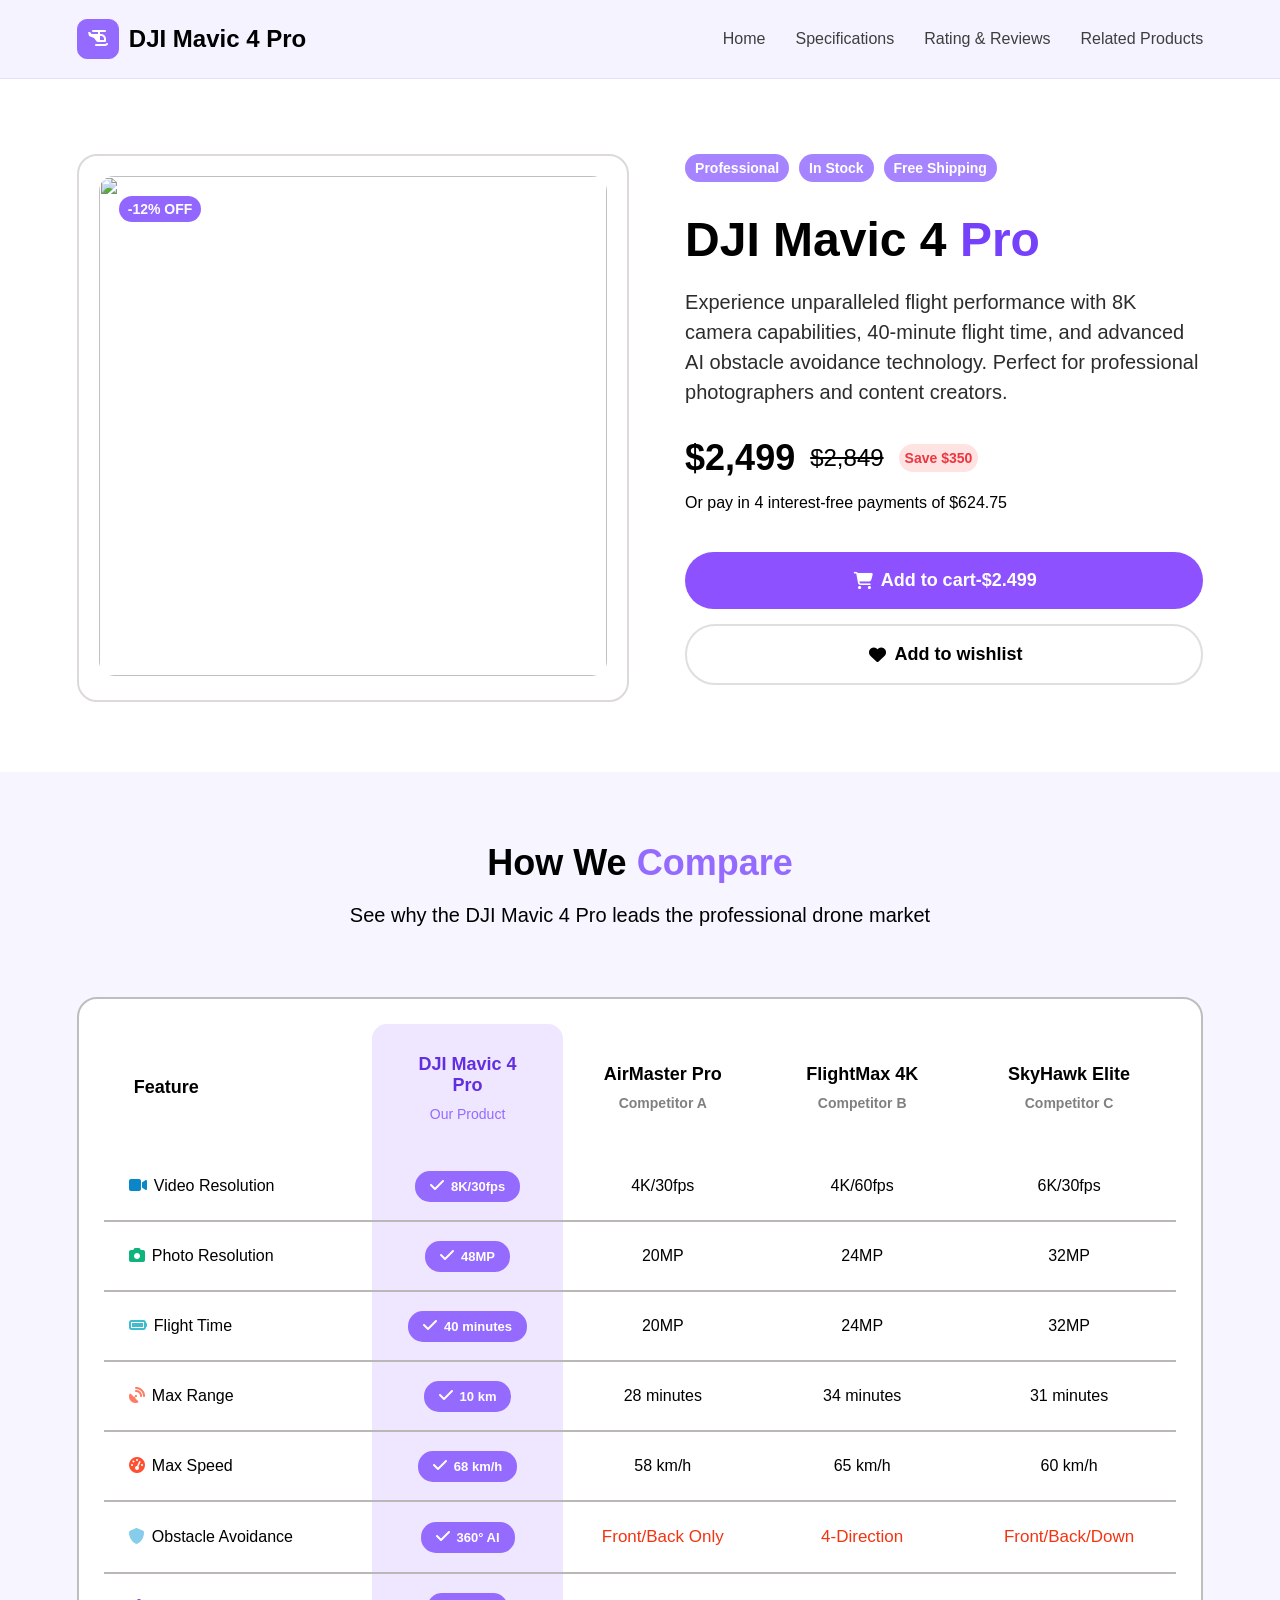
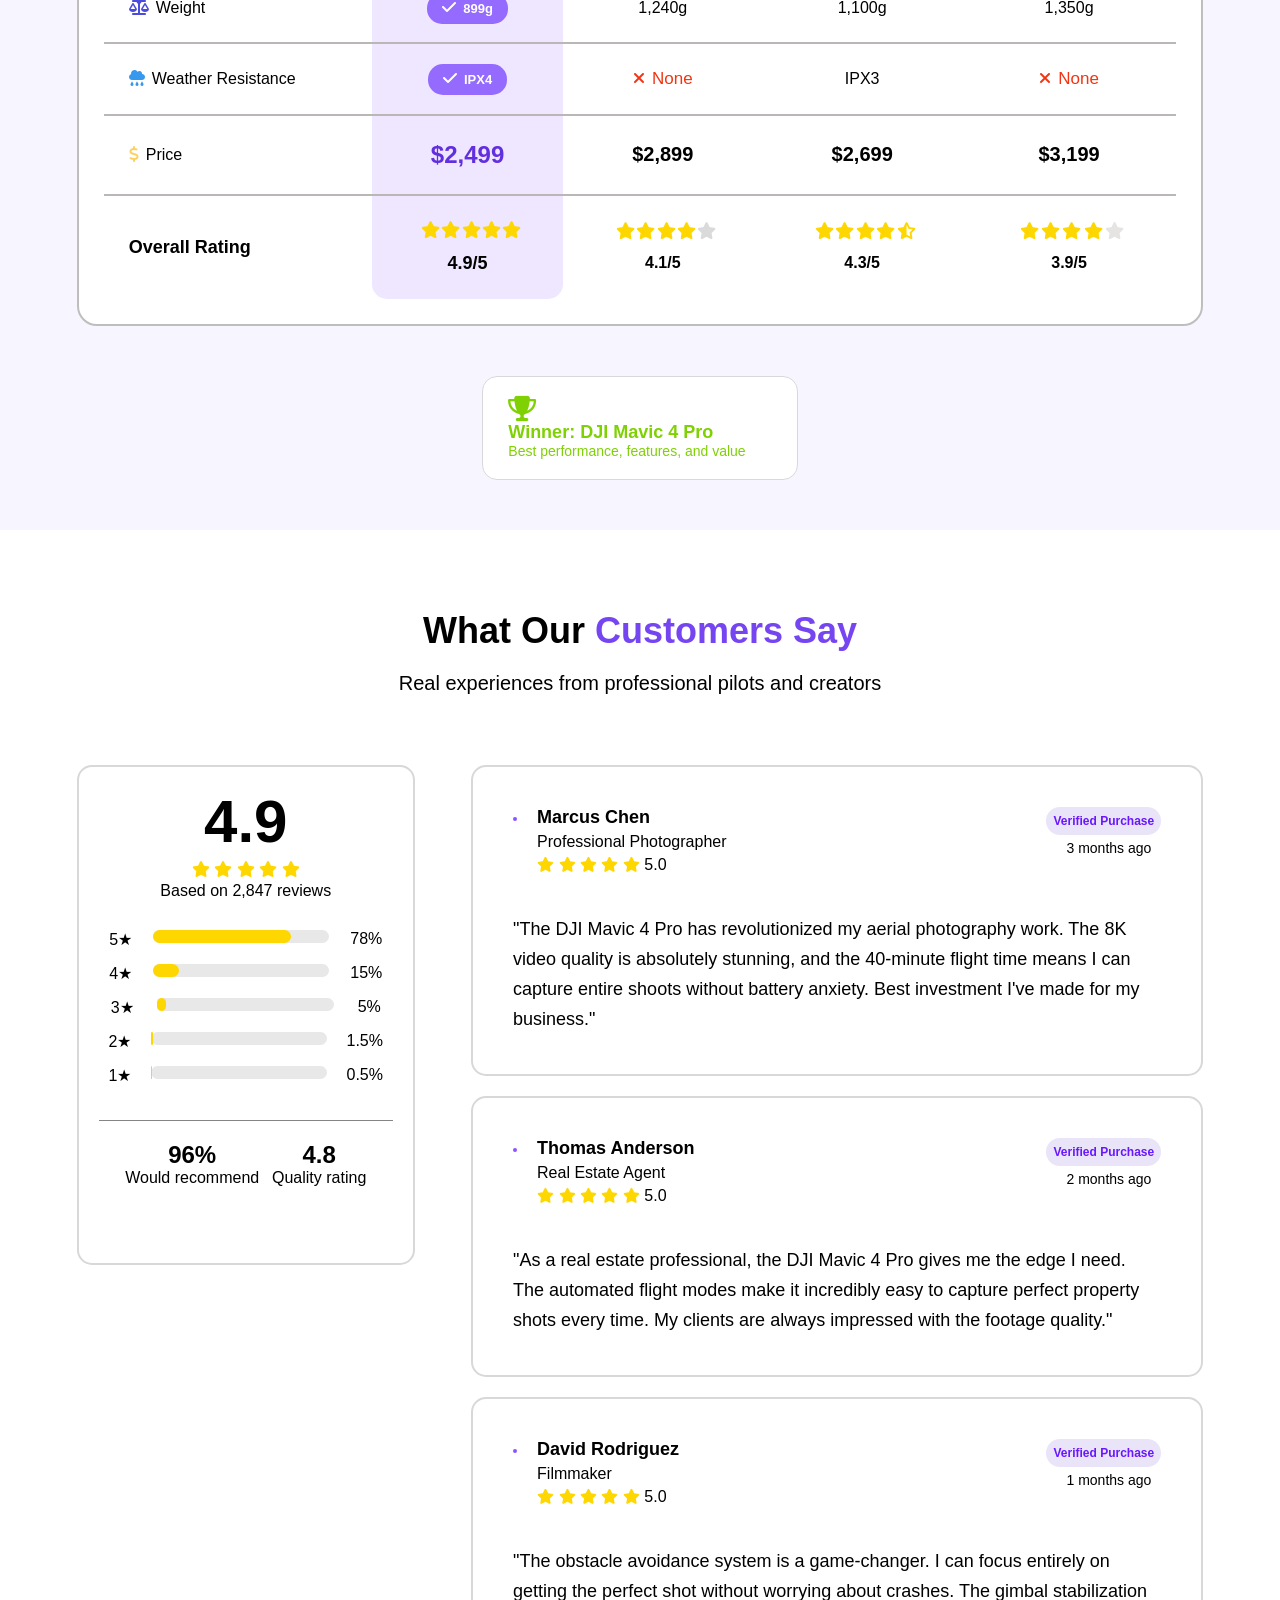
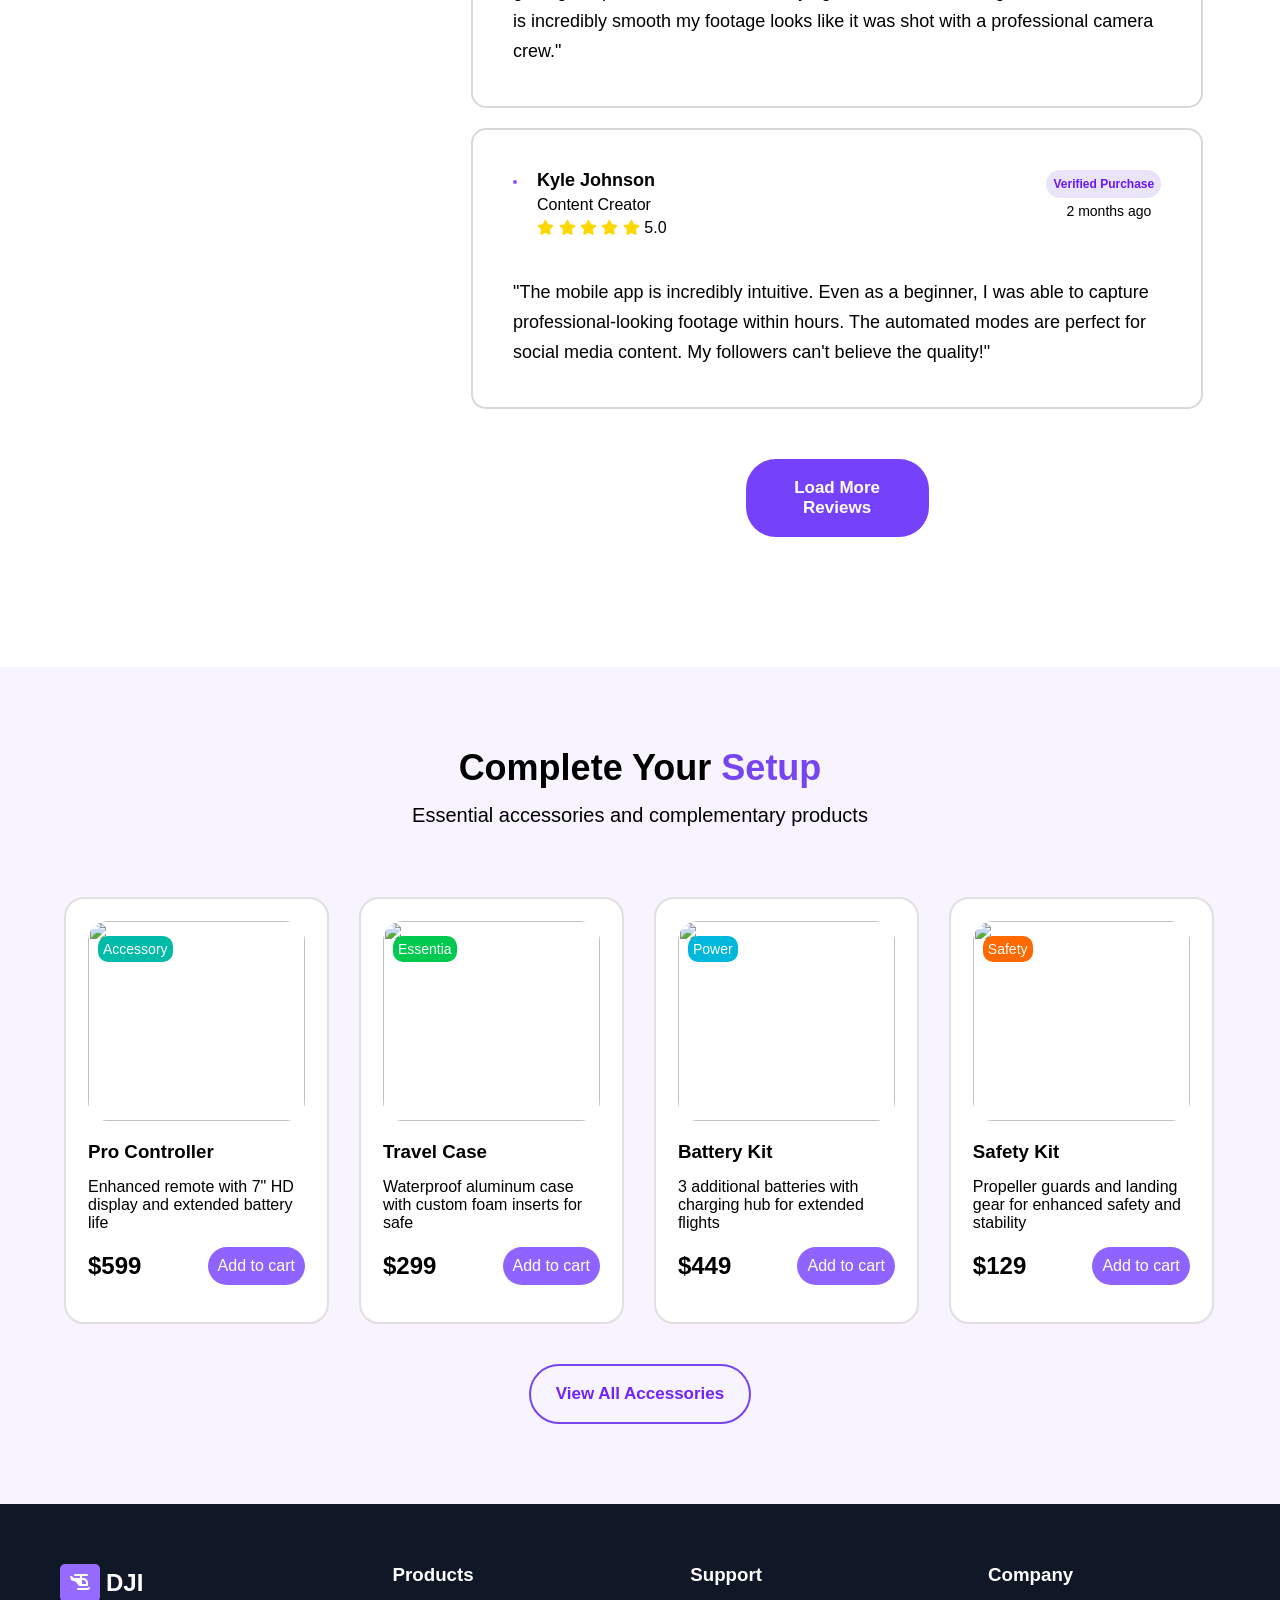
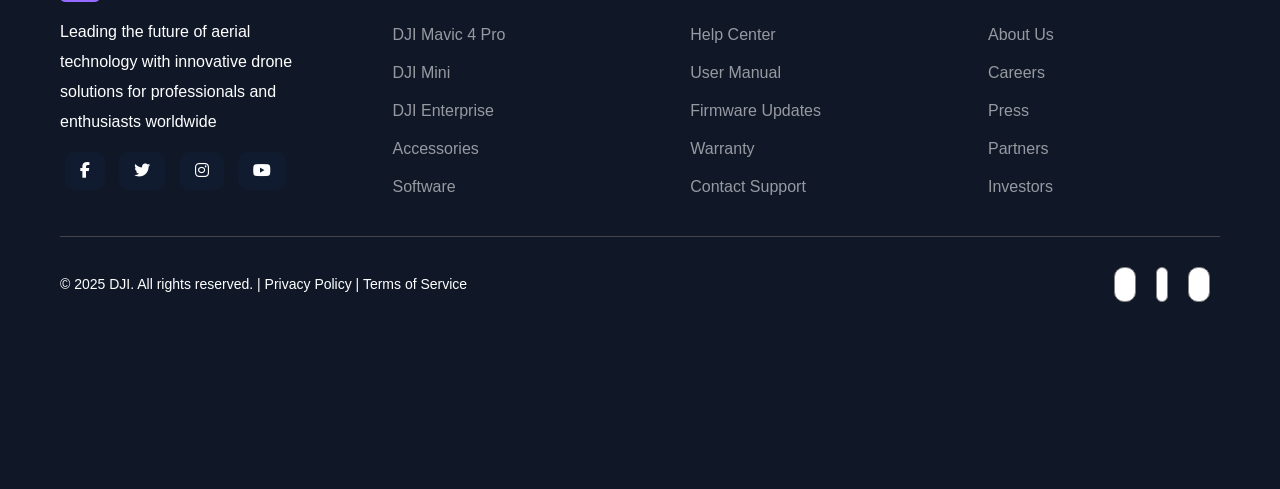
==== index.html @ 0553f77b "Add files via upload" ====
<!DOCTYPE html>
<html>
  <head>
<meta name="viewport" content="width=device-width,initial-scale=1.0">
<link rel="stylesheet"
href="https://cdnjs.cloudflare.com/ajax/libs/font-awesome/6.5.2/css/all.min.css">
<link rel="stylesheet" href="index.css">
<link rel="stylesheet" href="mediaquery.css">
  </head>
  <body>
    <div class="all-container">
        <div class=" container container-1 d-flex justify-content-between" >
            <div class="card card-1 d-flex align-item-center gap-1 ">
                <div class="card-image "><i class="fa-solid fa-helicopter"></i></div>
                <div class="card-span"><span>DJI Mavic 4 Pro</span></div>
            </div>
            <div class="links">
                <ul class="d-flex gap-3">
                    <li><a href="#">Home</a></li>
                    <li><a href="#">Specifications</a></li>
                    <li><a href="#">Rating & Reviews</a></li>
                    <li><a href="#">Related Products</a></li>



                </ul>
            </div>
        </div>
    </div>

    <div class="section-1 margin-top-12">
        <div class="container d-flex gap-row  justify-content-between ">
            <div class="card w-48">
                <div class="card-image2">
                <img src="images/hero-img-CYauTLx2.png" alt="">
                <div class="card-off">-12% OFF</div>
                </div>
                
            </div>

         <div class="card w-50">
               <div class="content-1">
            <ul class="d-flex gap-1">
                <li><a href="#">Professional</a></li>
                <li><a href="#">In Stock</a></li>
                <li><a href="#">Free Shipping</a></li>
            </ul>
          <h1>DJI Mavic 4 <span>Pro</span> </h1>
          <p>Experience unparalleled flight performance with 8K camera capabilities, 40-minute flight time,
             and advanced AI obstacle avoidance technology. Perfect for professional photographers and content creators.</p>
            </div>

           <div>
           <div class="d-flex gap-15 align-item-center margin-bottom-15">
            <span class="span-1">$2,499</span>
            <span class="span-2">$2,849</span>
            <span class="span-3">Save $350</span>
           </div>
            <p class="margin-bottom-4">Or pay in 4 interest-free payments of $624.75</p>
           </div>

           <div class="d-flex  f-direction-colum gap-15">
           <button class=" icon icon-1 d-flex justify-content-center align-item-center"><i class="fa-solid fa-cart-shopping"></i> Add to cart-$2.499</button>
           <button class=" icon icon-2 d-flex justify-content-center align-item-center"><i class="fa-solid fa-heart"></i>Add to wishlist</button>
        </div>
</div>
        </div>
        </div>

    </div>
  
  <div class="section-2 margin-top-7  ">
    <div class="container container-2 overflow">
        <div class="content-2 ">
            <h2>How We <span class="span-4"> Compare </span></h2>
            <p>See why the DJI Mavic 4 Pro leads the professional drone market</p>
        </div>
        <div  class="tabele-1 ">
            
           <table >
            <thead>

                <tr class="-botom text-align-center ">
                    <th class="text-align-left" width="25%">
                     Feature                 
                    </th>
                    <th class="back-color border-top-left-right">
                        <div>
                            <span >DJI Mavic 4 Pro</span>
                            <p class="p-1">Our Product</p>
                        </div>
                    </th>
                    <th>
                        <div>
                            <span>AirMaster Pro</span>
                            <p class="p-2">Competitor A</p>
                        </div>
                    </th>
                    <th>
                        <div>
                            <span>FlightMax 4K</span>
                            <p class="p-2">Competitor B</p>
                        </div>
                    </th>
                    <th>
                        <div>
                            <span>SkyHawk Elite</span>
                            <p class="p-2">Competitor C</p>
                        </div>
                    </th>
                
                </tr>
                </thead>
                <tbody class="text-align-center" >
                <tr class="border-botom">
                    <td class="text-align-left" ><i class="fa-solid fa-video" style="color:rgb(10, 134, 201);"></i>Video Resolution</td>
                    <td class="back-color"><span><i class="fa-solid fa-check"></i>8K/30fps</span></td>
                    <td>4K/30fps</td>
                    <td>4K/60fps</td>
                    <td>6K/30fps</td>
                </tr>
                <tr class="border-botom">
                    <td class="text-align-left"><i class="fa-solid fa-camera" style="color:rgb(14, 180, 124);"></i>Photo Resolution</td>
                    <td class="back-color"><span><i class="fa-solid fa-check"></i>48MP</span></td>
                    <td>20MP</td>
                    <td>24MP</td>
                    <td>32MP</td>
                </tr>
                  <tr class="border-botom">
                    <td class="text-align-left"><i class="fa-solid fa-battery-full" style="color: rgb(65, 187, 206);"></i>Flight Time</td>
                    <td class="back-color"><span><i class="fa-solid fa-check"></i>40 minutes</span></td>
                    <td>20MP</td>
                    <td>24MP</td>
                    <td>32MP</td>
                </tr>
                <tr class="border-botom">
                    <td class="text-align-left"><i class="fa-solid fa-satellite-dish" style="color: rgb(254, 123, 100);"></i>Max Range</td>
                    <td class="back-color"><span><i class="fa-solid fa-check"></i>10 km</span></td>
                    <td>28 minutes</td>
                    <td>34 minutes</td>
                    <td>31 minutes</td>
                </tr>
                <tr class="border-botom">
                    <td class="text-align-left"><i class="fa-solid fa-gauge-high" style="color: rgb(255, 80, 49);"></i>Max Speed</td>
                    <td class="back-color"><span><i class="fa-solid fa-check"></i>68 km/h</span></td>
                    <td>58 km/h</td>
                    <td>65 km/h</td>
                    <td>60 km/h</td>
                </tr>
                <tr class="border-botom">
                    <td class="text-align-left"><i class="fa-solid fa-shield" style="color:rgb(134, 205, 235)"></i>Obstacle Avoidance</td>
                    <td class="back-color"><span><i class="fa-solid fa-check"></i>360° AI</span></td>
                    <td class="color-tomato-bac">Front/Back Only</td>
                    <td class="color-tomato-bac">4-Direction</td>
                    <td class="color-tomato-bac">Front/Back/Down</td>
                </tr>
                <tr class="border-botom">
                    <td class="text-align-left"><i class="fa-solid fa-scale-balanced" style="color: rgb(75, 75, 221);"></i>Weight</td>
                    <td class="back-color"><span><i class="fa-solid fa-check"></i>899g</span></td>
                    <td>1,240g</td>
                    <td>1,100g</td>
                    <td>1,350g</td>
                </tr>
                 <tr class="border-botom">
                    <td class="text-align-left"><i class="fa-solid fa-cloud-rain" style="color: rgb(55, 153, 238);"></i>Weather Resistance</td>
                    <td class="back-color"><span><i class="fa-solid fa-check"></i>IPX4</span></td>
                    <td><span class="color-tomato-bac"><i class="fa-solid fa-xmark"></i>None</span></td>
                    <td>IPX3</td>
                    <td><span class="color-tomato-bac"><i class="fa-solid fa-xmark"></i>None</span></td>
                </tr>
                <tr class="border-botom">
                    <td class="text-align-left"><i class="fa-solid fa-dollar-sign" style="color: rgb(253, 209, 97);"></i>Price</td>
                    <td class="back-color font-w">$2,499</td>
                    <td class="font-w-1">$2,899</td>
                    <td class="font-w-1">$2,699</td>
                    <td class="font-w-1">$3,199</td>
                </tr>
                <tr>
                    <td class="text-align-left font-w-2">Overall Rating</td>
                    <td class="back-color border-botom-left-right"><div>
                        <div class="icon margin-bottom-15 d-flex justify-content-center gap-05" style="color: gold;">
                            <i class="fa-solid fa-star"></i>
                            <i class="fa-solid fa-star"></i>
                            <i class="fa-solid fa-star"></i>
                            <i class="fa-solid fa-star"></i>
                            <i class="fa-solid fa-star" ></i>

                        </div>
                        <span class="span-5">4.9/5</span>
                    </div>
                </td>

                <td>  
                      <div>
                        <div class="d-flex gap-05 justify-content-center icon margin-bottom-15" style="color: gold;">
                            <i class="fa-solid fa-star"></i>
                            <i class="fa-solid fa-star"></i>
                            <i class="fa-solid fa-star"></i>
                            <i class="fa-solid fa-star"></i>
                            <i class="fa-solid fa-star" style="color: rgb(219, 218, 218);"></i>

                        </div>
                        <span class="span-6">4.1/5</span>
                    </div>
                </td>

                  <td>  
                      <div>
                        <div class="d-flex gap-05 justify-content-center margin-bottom-15 icon" style="color: gold;">
                            <i class="fa-solid fa-star"></i>
                            <i class="fa-solid fa-star"></i>
                            <i class="fa-solid fa-star"></i>
                            <i class="fa-solid fa-star"></i>
                            <i class="fa-solid fa-star-half-stroke"></i>

                        </div>
                        <span class="span-6">4.3/5</span>
                    </div>
                </td>

                  <td>  
                      <div>
                        <div class="icon margin-bottom-15 d-flex justify-content-center gap-05" style="color: gold;">
                            <i class="fa-solid fa-star"></i>
                            <i class="fa-solid fa-star"></i>
                            <i class="fa-solid fa-star"></i>
                            <i class="fa-solid fa-star"></i>
                            <i class="fa-solid fa-star" style="color:rgb(230, 227, 227);"></i>

                            

                        </div>
                        <span class="span-6 ">3.9/5</span>
                    </div>
                </td>
                </tr>

               
                </tbody>
           </table>
          
        </div>

        <div class="border-2 d-flex justify-content-between ">
            
            <i class="fa-solid fa-trophy "></i>
            <div>
            <span>Winner: DJI Mavic 4 Pro</span>
            <p >Best performance, features, and value</p>
            
            </div>
        </div>
    </div>
  </div>
  <div class="all-container-3 ">
    <div class="container-3">
        <div class="content-3">
        <h2 class="">What Our <span>Customers Say</span></h2>
        <p>Real experiences from professional pilots and creators</p>
        </div>
        <div class="all-card-3 d-flex justify-content-between margin-top-7" >

            <div class=" card-3 w-30 pading-2 border-3 text-align-center" >
                <div>
                    <h2 class="font-h2">4.9</h2>
                    <i class="fa-solid fa-star"></i>
                    <i class="fa-solid fa-star"></i>
                    <i class="fa-solid fa-star"></i>
                    <i class="fa-solid fa-star"></i>
                    <i class="fa-solid fa-star"></i>
                    <p>Based on 2,847 reviews</p>

                </div>
                <div class="margin-top-30" >
                    <div class="d-flex margin-bottom-15 text-align-center justify-content-around">
                        <span>5★</span><div class="border-5"><div class="div-1"></div></div> <span>78%</span>
                    </div>
                    <div class="d-flex justify-content-around margin-bottom-15">
                        <span>4★</span><div class="border-5"><div class="div-2"></div></div> <span>15%</span>
                    </div>
                      <div class="d-flex justify-content-around margin-bottom-15">
                        <span>3★</span><div class="border-5"><div class="div-3"></div></div> <span>5%</span>
                    </div>
                      <div class="d-flex justify-content-around margin-bottom-15">
                        <span>2★</span><div class="border-5"><div class="div-4"></div></div> <span>1.5%</span>
                    </div>
                    <div class="d-flex justify-content-around margin-bottom-15">
                        <span>1★</span><div class="border-5"><div class="div-5"></div></div> <span>0.5%</span>
                    </div>
                </div >
                <div class="d-flex justify-content-around border-top pading-2 margin-top-12">
                   <div><h2>96%</h2>
                    <p>Would recommend</p>
                </div>
                <div><h2>4.8</h2>
                    <p>Quality rating</p>
                </div>
                </div>
            </div>
       
    <div class="content-3-card w-60 " >
            <div class="border-3  pading-2 margin-bottom-20 d-flex justify-content-between">
                <div class=" d-flex  pading-2">
                    <div class="images-1"><img src="images/avatar-1-DZTe_nEx.png" alt=""></div>
                    <div class="margin-left">
                    <h4>Marcus Chen</h4>
                    <p>Professional Photographer</p>
                    <div class="star">  
                            <i class="fa-solid fa-star"></i>
                            <i class="fa-solid fa-star"></i>
                            <i class="fa-solid fa-star"></i>
                            <i class="fa-solid fa-star"></i>
                            <i class="fa-solid fa-star"></i>
                            <span>5.0</span>
                     </div>
                    </div>
                </div>
                <div class="pading-2 ">
                    <span class="border-raduis-bac">Verified Purchase</span>
                    <p class="font-p">3 months ago</p>
                </div>
                <p class="pading-2 line-height font-p2">"The DJI Mavic 4 Pro has revolutionized my aerial photography work. The 8K video quality is absolutely stunning, and the 40-minute flight 
                    time means I can capture entire shoots without battery anxiety. Best investment I've made for my business."</p>
            </div>
           <div class="border-3  pading-2 margin-bottom-20 d-flex justify-content-between">
                <div class=" d-flex  pading-2">
                    <div class="images-1"><img src="images/avatar-2-DvihTPKl.jpg" alt=""></div>
                    <div class="margin-left">
                    <h4>Thomas Anderson</h4>
                    <p>Real Estate Agent</p>
                    <div class="star">  
                            <i class="fa-solid fa-star"></i>
                            <i class="fa-solid fa-star"></i>
                            <i class="fa-solid fa-star"></i>
                            <i class="fa-solid fa-star"></i>
                            <i class="fa-solid fa-star"></i>
                            <span>5.0</span>
                     </div>
                    </div>
                </div>
                <div class="pading-2 ">
                    <span class="border-raduis-bac">Verified Purchase</span>
                    <p class="font-p">2 months ago</p>
                </div>
                <p class="pading-2 line-height font-p2">"As a real estate professional, the DJI Mavic 4 Pro gives me the edge I need. The automated flight modes make it incredibly easy to 
                    capture perfect property shots every time. My clients are always impressed with the footage quality."</p>
            </div>
                <div class="border-3  pading-2 margin-bottom-20 d-flex justify-content-between">
                <div class=" d-flex  pading-2">
                    <div class="images-1"><img src="images/avatar-3-CwUcGkzI.jpg" alt=""></div>
                    <div class="margin-left">
                    <h4>David Rodriguez</h4>
                    <p>Filmmaker</p>
                    <div class="star">  
                            <i class="fa-solid fa-star"></i>
                            <i class="fa-solid fa-star"></i>
                            <i class="fa-solid fa-star"></i>
                            <i class="fa-solid fa-star"></i>
                            <i class="fa-solid fa-star"></i>
                            <span>5.0</span>
                     </div>
                    </div>
                </div>
                <div class="pading-2 ">
                    <span class="border-raduis-bac">Verified Purchase</span>
                    <p class="font-p">1 months ago</p>
                </div>
                <p class="pading-2 line-height font-p2">"The obstacle avoidance system is a game-changer. I can focus entirely on getting the perfect shot without worrying about crashes. 
                    The gimbal stabilization is incredibly smooth  my footage looks like it was shot with a professional camera crew."</p>
            </div>
                <div class="border-3  pading-2 margin-bottom-20 d-flex justify-content-between">
                <div class=" d-flex  pading-2">
                    <div class="images-1"><img src="images/avatar-1-DZTe_nEx.png" alt=""></div>
                    <div class="margin-left">
                    <h4>Kyle Johnson</h4>
                    <p>Content Creator</p>
                    <div class="star">  
                            <i class="fa-solid fa-star"></i>
                            <i class="fa-solid fa-star"></i>
                            <i class="fa-solid fa-star"></i>
                            <i class="fa-solid fa-star"></i>
                            <i class="fa-solid fa-star"></i>
                            <span>5.0</span>
                     </div>
                    </div>
                </div>
                <div class="pading-2 ">
                    <span class="border-raduis-bac">Verified Purchase</span>
                    <p class="font-p">2 months ago</p>
                </div>
                <p class="pading-2 line-height font-p2">"The mobile app is incredibly intuitive. Even as a beginner, I was able to capture professional-looking footage within hours.
                     The automated modes are perfect for social media content. My followers can't believe the quality!"</p>
            </div>
          
        <button class="button-2">Load More Reviews</button>
        
    </div>
          
     </div>
     </div>
      </div>
    </div>

    <div class="all-container-4">
        <div class="container-4">
            <div class="content-4 text-align-center">
                <h2>Complete Your <span> Setup </span></h2>
                <p>Essential accessories and complementary products</p>
            </div>
            <div class="d-flex gap-3  margin-top-7 margin-bottom-4">
                <div class="content-4-card-1  ">
                    <div class="image-4"><img src="images/related-products-1-D4JR6uDa.png" alt="">
                    <div class="style-div-1">Accessory</div></div>
                    <h3 class="margin-bottom-15">Pro Controller</h3>
                    <p class="margin-bottom-15">Enhanced remote with 7" HD display and extended battery life</p>
                    <div class="d-flex justify-content-between align-item-center margin-bottom-15 ">
                        <span>$599</span>
                        <button class="button-4">Add to cart</button>
                    </div>
                </div>
                        <div class="content-4-card-1  ">
                    <div class="image-4"><img src="images/related-products-2-OSxMogX9.png" alt="">
                    <div class="style-div-2">Essentia</div></div>
                    <h3 class="margin-bottom-15">Travel Case</h3>
                    <p class="margin-bottom-15">Waterproof aluminum case with custom foam inserts for safe</p>
                    <div class="d-flex justify-content-between align-item-center margin-bottom-15">
                        <span>$299</span>
                        <button class="button-4">Add to cart</button>
                    </div>
                </div>
                        <div class="content-4-card-1  ">
                    <div class="image-4"><img src="images/related-products-3-DDld9RDW.png" alt="">
                    <div class="style-div-3">Power</div></div>
                    <h3 class="margin-bottom-15">Battery Kit</h3>
                    <p class="margin-bottom-15">3 additional batteries with charging hub for extended flights</p>
                    <div class="d-flex justify-content-between align-item-center margin-bottom-15">
                        <span>$449</span>
                        <button class="button-4">Add to cart</button>
                    </div>
                </div>
                        <div class="content-4-card-1  ">
                    <div class="image-4"><img src="images/related-products-4-bI1kHqI6.png" alt="">
                    <div class="style-div-4">Safety</div></div>
                    <h3 class="margin-bottom-15">Safety Kit</h3>
                    <p class="margin-bottom-15">Propeller guards and landing gear for enhanced safety and stability</p>
                    <div class="d-flex justify-content-between align-item-center margin-bottom-15">
                        <span>$129</span>
                        <button class="button-4">Add to cart</button>
                    </div>
                </div>
          

                </div>
                <button class="button-all-view">View All Accessories</button>
            </div>
        </div>
    </div>
  </div>
  <div class="end-container">
    <div class="end-container-1 d-flex gap-3 justify-content-between">
        <div class="w-23">
            <div class="d-flex margin-bottom-15 align-item-center"> <div class="icon-3 "><i class="fa-solid fa-helicopter"></i></div>
                <div class="span-7"><span>DJI</span> </div>
            </div>
            <p class="line-height">Leading the future of aerial technology with innovative drone solutions for professionals and enthusiasts worldwide</p>
            <div class="footer-icon" >
                <span class="footer-icon-1"><i class="fa-brands fa-facebook-f"></i></span>
                <span><i class="fa-brands fa-twitter"></i></span>
                <span><i class="fa-brands fa-instagram"></i></span>
                <span><i class="fa-brands fa-youtube"></i></span>
            </div>
        </div>
     <div class="w-20 footer" >
        <h3 class="">Products</h3>
        <ul>
            <li><a href="#">DJI Mavic 4 Pro</a></li>
            <li><a href="#">DJI Mini</a></li>
            <li><a href="#">DJI Enterprise</a></li>
            <li><a href="#">Accessories</a></li>
            <li><a href="#">Software</a></li>

        </ul>
     </div>
      <div class="w-20 footer">
        <h3>Support</h3>
        <ul>
            <li><a href="#">Help Center</a></li>
            <li><a href="#">User Manual</a></li>
            <li><a href="#">Firmware Updates</a></li>
            <li><a href="#">Warranty</a></li>
            <li><a href="#">Contact Support</a></li>

        </ul>
     </div>
      <div class="w-20 footer">
        <h3>Company</h3>
        <ul>
            <li><a href="#">About Us</a></li>
            <li><a href="#">Careers</a></li>
            <li><a href="#">Press</a></li>
            <li><a href="#">Partners</a></li>
            <li><a href="#">Investors</a></li>

        </ul>
     </div>
    </div>
     <div class="border-footer d-flex justify-content-between align-item-center ">
        <p>© 2025 DJI. All rights reserved. | Privacy Policy | Terms of Service</p>
        <div class="footer-img d-flex justify-content-between">
            <div><img src="images/download.svg" alt=""></div>
            <div class="img-1"><img src="images/download (2).svg" alt=""></div>
            <div><img src="images/download (3).svg" alt=""></div>
        </div>
     </div>
   
    </div>
  </div>
  </body>
</html>
---- index.css ----
*{
    margin: 0;
    padding: 0;
    box-sizing: border-box;
    font-family: Exo, sans-serif;
}
body{
    height:auto;
}
.overflow{
    overflow: auto;
}
.d-flex{
    display: flex;
    flex-wrap: wrap;
}
.f-direction-colum{
    flex-direction: column;


}
.line-height{
    line-height:30px;
}
.justify-content-around{
    justify-content: space-around;
}
.justify-content-between{
    justify-content: space-between;
}
.justify-content-center{
    justify-content: center;
}
.align-item-center{
    align-items: center;
}
.align-item-start{
    align-items: flex-start;
}
.text-align-left{
    text-align: left;
}
.text-align-center{
    text-align: center;
}
.pading-2{
    padding: 20px;
}
.f-direction-row{
    flex-direction: row;
}
.gap-3{
    gap: 30px;
}
.gap-4{
    gap: 40px;
}
.gap-05{
    gap:8px ;
}
.gap-1{
    gap: 10px;
}
.gap-15{
    gap: 15px;
}
.margin-bottom-3{
  margin-bottom: 30px;

}
.margin-bottom-4{
    margin-bottom: 40px;
}
.margin-bottom-15{
    margin-bottom: 15px;
}
.margin-top-12{
    margin-top: 12%;
}
.margin-top-7{
    margin-top: 70px;
}
.margin-auto{
    margin: auto;
}
.gap-colum{
    column-gap: 20px;
}
.gap-row{
    row-gap: 50px;
}
.w-50{
    width: 46%;
}
.w-48{
    width: 49%;

}
.w-23{
    width: 23%;
}
.w-25{
    width: 25%;
}
.w-30{
    width: 30%;
}
.w-20{
    width: 20%;
}
.h-200{
    height: 200px;
}
.border{
 border: 1px solid gray;
}
.border-botom{
    border-bottom: 2px solid rgb(188, 183, 183);
   
}
table th .p-1{
    padding-top: 10px;
font-family: Exo, sans-serif;
font-size: 14px;
font-weight: 500;
color: #946bfe;

} 
.back-color{
background-color: #efe6ff;
color: #612fdf;

}

.border-top-left-right{
    border-top-left-radius: 15px;
    border-top-right-radius: 15px;
}
.border-botom-left-right{
    border-bottom-left-radius: 15px;
    border-bottom-right-radius: 15px;
}
.padinh-botom{
    padding-bottom: 20px;
}

/*general style*/
.container{
    width: 88%;
    margin: auto;
}
ul{
    list-style: none;
    padding-block: 30px;
}
ul a{
    text-decoration: none;
    color: rgb(62, 62, 62);
font-family: Exo, sans-serif;
font-size: 16px;
font-weight: 500;

}
.card-image{
    background-color: #946bfe;
    padding: 10px;
    text-align: center;
    border-radius: 10px;
    border: 1px solid #946bfe;
}
.card-image i{
    color: white;
    width:20px;
    
    
}
.all-container{
    background-color: #f5f3ff;
     border-bottom: 1px solid #e4defd;
    z-index: 1;
     position: fixed;
     top: 0;
     left: 0;
     width: 100%;
     
}
.card-span{
font-family: Exo, sans-serif;
font-size: 24px;
font-weight: 700;

}



.card-image2 img{
    border-radius: 15px;
    width: 100%;
   height: 500px;

}
.card-off{
    position: absolute;
    top: 40px;
    left: 40px;
    border-radius: 20px;
    background-color: #9267ff;
    color: white;
    padding-inline: 9px;
    padding-block: 5px;
font-size: 14px;
font-weight: 700;

}
.card-image2{
    padding: 20px;
    border: 2px solid rgb(221, 217, 217);
    border-radius: 20px;
    position: relative;
}
.content-1 ul li{
     padding-inline: 10px;
     padding-block: 5px;
    background-color: #a684ff;
    
    border-radius: 20px;
}
.content-1 ul li a{
   
    color: white;
font-family: Exo, sans-serif;
font-size: 14px;
font-weight: 600;

}
.content-1{
    position: relative;
    top: -30px;
}
.content-1 h1{
 
margin-bottom: 20px;
font-size: 48px;
font-weight: 700;

}
.content-1 h1 span{
    color: #7641fb;
}

.content-1 p{
line-height: 30px;
font-size: 20px;
font-weight: 400;
color: rgb(44, 44, 44);



}
.card .span-1{

font-family: Exo, sans-serif;
font-size: 36px;

font-weight: 700;

}
.card .span-2{
font-family: Exo, sans-serif;
font-size: 24px;
font-weight: 400;
text-decoration: line-through;


}
.card .span-3{
padding: 6px;
font-family: Exo, sans-serif;
font-size: 14px;
font-weight: 700;
color: #ed3740;
border-radius: 20px;
background-color: #ffe2e2;

}
button{
    padding: 18px;
  /* width: 100%;*/
    font-family: Exo, sans-serif;
font-size: 18px;
font-weight: 700;
border-radius: 30px;
cursor: pointer;
transition: 0.3s;


}

.icon i{
    width: 5%;
    margin-right: 5px;
}
.icon-1{
background-color: #8e51ff;
color: white;
border: none;
}
button:hover{
transform: scale(1.05);

}
.icon-2{
    background-color: white;
    border: 2px solid rgb(225, 222, 222);

}

/*section-2*/

.section-2{
    background-color: #f7f5ff;
}
.content-2{
    text-align: center;
    padding-block: 70px;
  
}
.content-2 h2{
font-family: Exo, sans-serif;
font-size: 36px;
font-weight: 700;
margin-bottom: 20px;

}
.content-2 .span-4{
    color: #946bfe;
}
.content-2 p{
font-family: Exo, sans-serif;
font-size: 20px;
font-weight: 400;

}
.tabele-1{
    border: 2px solid rgb(192, 189, 189);
    border-radius: 20px;
   padding: 25px;
   background-color: white;
   
   
   
}
table th .p-2{
    padding-top: 10px;
font-family: Exo, sans-serif;
font-size: 14px;
font-weight: 700;
color: gray;

}
table{
    width: 100%;
   border-collapse: collapse;
}

th{
    padding: 30px;
   
}
td{
    padding: 25px;
     
}
table th{
font-family: Exo, sans-serif;
font-size: 18px;
font-weight: 700;


}
table td span{
    padding:8px 15px;
    background-color: #946bfe;
    color: white;
    font-size: 13px;
    font-weight: 600;
    border-radius:15px;
}
td i{
    padding-right: 7px;
    font-size: 16px;
    
    
}
.span-6{
    
    background-color: transparent;
    color: black;

font-size: 16px;
font-weight: 600;

}
.span-5{
    background-color: transparent;
    color: black;
font-size: 18px;
font-weight: 700;

}
.icon i{
    font-size: 17px;
}
.icon{
    width: 100%;
}
.font-w{
  
font-size: 24px;

font-weight: 700;

}
.font-w-1{
font-size: 20px;
font-weight: 600;

}
.font-w-2{


font-family: Exo, sans-serif;
font-size: 18px;
font-weight: 700;

}



.color-tomato-bac{
    color: rgb(242, 52, 18);
    background-color: transparent;
    font-size: 17px;
    font-weight: 100;
}

.container-2 .border-2{
    border: 1px solid rgb(217, 217, 217);
    width: 28%;
    margin:auto;
    color: rgb(127, 209, 4);
    padding:20px 25px;
   background-color: white;
   border-radius: 15px;
   margin-block: 50px;
  

   
 
}

.container-2 .border-2 i{
    align-self: center;
    font-size: 25px;
    

}
.container-2 .border-2 p{


font-family: Exo, sans-serif;
font-size: 14px;
font-weight: 400;

}
.container-2 .border-2 span{

font-family: Exo, sans-serif;
font-size: 18px;
font-weight: 700;

}
/*section-3*/
.container-3{
    width: 88%;
    margin:80px auto;
}
.content-3{
    text-align: center;
}
.content-3 span{
    color:#7645f2;
}
.content-3 p{

font-family: Exo, sans-serif;
font-size: 20px;

font-weight: 400;

}
.content-3 h2{
font-family: Exo, sans-serif;
font-size: 36px;
font-weight: 700;
margin-bottom: 20px;

}

.w-60{
    width: 65%;
}

.border-3{
    border: 2px solid rgb(216, 216, 216);
    border-radius: 15px;
    
}
.margin-bottom-20{
    margin-bottom: 20px;
}
.font-h2{
font-family: Exo, sans-serif;
font-size: 60px;
font-weight: 700;

}
.card-3{
    height: 500px;
    position: sticky;
    top: 50px;
}
.card-3 i{
    margin-block: 5px;
    color: gold;
}
.border-5{
    width: 60%;
    height: 13px;
   
    border-radius: 15px;
    background-color: rgb(233, 232, 232);
}
.border-5 .div-1{
    background-color: gold;
    width: 78%;
    height: 13px;
    border-radius: 15px;
}
.border-5 .div-2{
    background-color: gold;
    width: 15%;
    height: 13px;
    border-radius: 15px;
}
.border-5 .div-3{
    background-color: gold;
    width: 5%;
    height: 13px;
    border-radius: 15px;
}
.border-5 .div-4{
    background-color: gold;
    width: 1.5%;
    height: 13px;
    border-radius: 15px;
}
.border-5 .div-5{
    background-color: gold;
    width: 0.5%;
    height: 13px;
    border-radius: 15px;
}
.border-top{
    border-top: 1px solid rgb(134, 133, 133);
}
.margin-top-30{
    margin-top: 30px;
}
.pading-25{
    padding: 25px;
}
.images-1 img{
    width: 60px;
    border-radius: 30px;
    border: 2px solid #8e51ff;
}
.margin-left{
    margin-left: 20px;
    
}
.content-3-card .star{
    margin-top: 5px;
}
.content-3-card .star i{
    color: gold;
    font-size: 15px;
    
}

.content-3-card .border-raduis-bac{
    border-radius: 20px;
    background-color: #e9e4f8;
    color:#6817fe;
    padding: 7px;
    font-size: 12px;
    font-weight: 600;
    display: block;
    margin-bottom: 5px;
}
.content-3-card .font-p{

font-family: Exo, sans-serif;
font-size: 14px;
font-weight: 400;
margin-left: 20px;

}
.content-3-card .font-p2{



font-family: Exo, sans-serif;
font-size: 18px;
font-weight: 400;

}
.content-3-card h4{

font-size: 18px;
font-weight: 700;
margin-bottom: 5px;

}
.button-2{
    width: 25%;
   display: block;
   margin:50px auto;
    cursor: pointer;
    background-color: #7641fb;
    border: 1px solid transparent;
    color: white;
    font-size: 17px;
    transition: 0.5s;
   
}
.button-2:hover{
    background-color: white;
    border: 1px solid #6817fe;
    color: #6817fe;
    
}
/*section-4*/
.all-container-4{
     padding-block:80px;
    background-color: #f7f3ff;
}
.container-4{
    
    width: 90%;
    margin: auto;
}
.content-4 h2{
font-size: 36px;
font-weight: 700;
margin-bottom: 15px;

}
.content-4 span{
 color:#7645f2;
}
.content-4 p{
font-size: 20px;
font-weight: 400;

}

.content-4-card-1{
    width: 23%;
    padding: 22px;
    border-radius: 20px;
    border: 2px solid rgb(225, 223, 223);
    background-color: white;
}
.image-4 img{
    width: 100%;
    border-radius: 20px;
    height: 200px;
    margin-bottom: 20px;
    transition: 0.5s;
    
}
.image-4 img:hover{
   transform: scale(1.05);
}
.image-4{
    position: relative;
}

.image-4 div{
    
    padding: 5px;
    color: white;
     font-size: 14px;
    font-weight: 500;
    position: absolute;
    top: 15px;
    left: 10px;
    border-radius: 10px;


   



}
.style-div-1{
    background-color: #00bba7;
}
.style-div-2 {
    background-color: #00c950;
}
.style-div-3{
    background-color: #00b8db;
}
.style-div-4{
    background-color: #ff6900;
}
.content-4-card-1 div span{
font-size: 24px;
font-weight: 700;

}
.button-4{
    background-color: #8f63fe;
    color: white;
    padding: 9px;
    font-weight: 100;
    font-size: 16px;
    border: 1px solid transparent;
}
.button-all-view{
  display: block;
  margin: auto;
  background-color: transparent;
  border: 2px solid #7645f2;
  color: #6f23fd;
  font-size: 17px;
  padding-inline: 25px;
  transition: 0.5s;
}
.button-all-view:hover{
    background-color: #6f23fd;
    color: white;
}
/*section-5*/
.end-container{
    background-color: #101828;
    height: 65vh;
    color: white;
    padding: 60px;
}
.footer-icon{
   
    

}
.footer-icon span {
    background-color: #101b30;
    border-radius: 10px;
    padding-inline: 15px;
    padding-block: 10px;

    margin-block: 15px;
    margin-inline: 5px;
   
    display: inline-block;
}

.icon-3{
    background-color: #946bfe;
    padding: 10px;
    border-radius: 5px;
}
.span-7{
font-size: 24px;
font-weight: 700;
margin-left: 6px;

}
.footer ul li a{
    color: #979aa0;
}
.footer ul li{
     padding-block: 10px;
     
}
.border-footer{
    border-top: 1px solid rgb(69, 69, 69);
    padding-top: 30px;
}
.footer-img div{
    margin-inline:10px;
   
    border: 1px solid gray;
    background-color:white ;
    border-radius: 10px;
    padding-inline: 10px;
    padding-top: 15px;
    
}
.footer-img .img-1{
    padding: 5px;
}
.footer-img img{
width: 50px;
}

.border-footer p{
font-size: 14px;
font-weight: 400;

}




/*media query*/
@media (max-width:900px) {
    .container-1{
      display: flex;
      flex-direction: column;
      flex-wrap: wrap;
      justify-content: center;
      align-items: center;
      

     
     
    }
  
    .card{
    
      width: 100%;
      padding-block: 20px;
     
    }
    .section-1{
        margin-bottom: 5px;
        margin-top: 150px;
    }
    
    .links{
        display: none;
    }
    .content-2{
        text-align: center;
       
    }
  
   
     .tabele-1{
        overflow-x: auto;
       
    }
    table{
        th,td{
            white-space:nowrap;
        }
    }
  .card-3{
    width: 100%;
    position: static;
  }
    .content-3-card{
        width: 100%;
    }
    .button-2{
        width: 40%;
    }
    .content-4-card-1{
        width: 100%;
        
    }
    .content-4-card-1 img{
        object-fit: cover;
    }
    .end-container{
        height: 230vh;
    }
    .end-container-1{
        display: flex;
        flex-direction: column;
    
        
    }
}
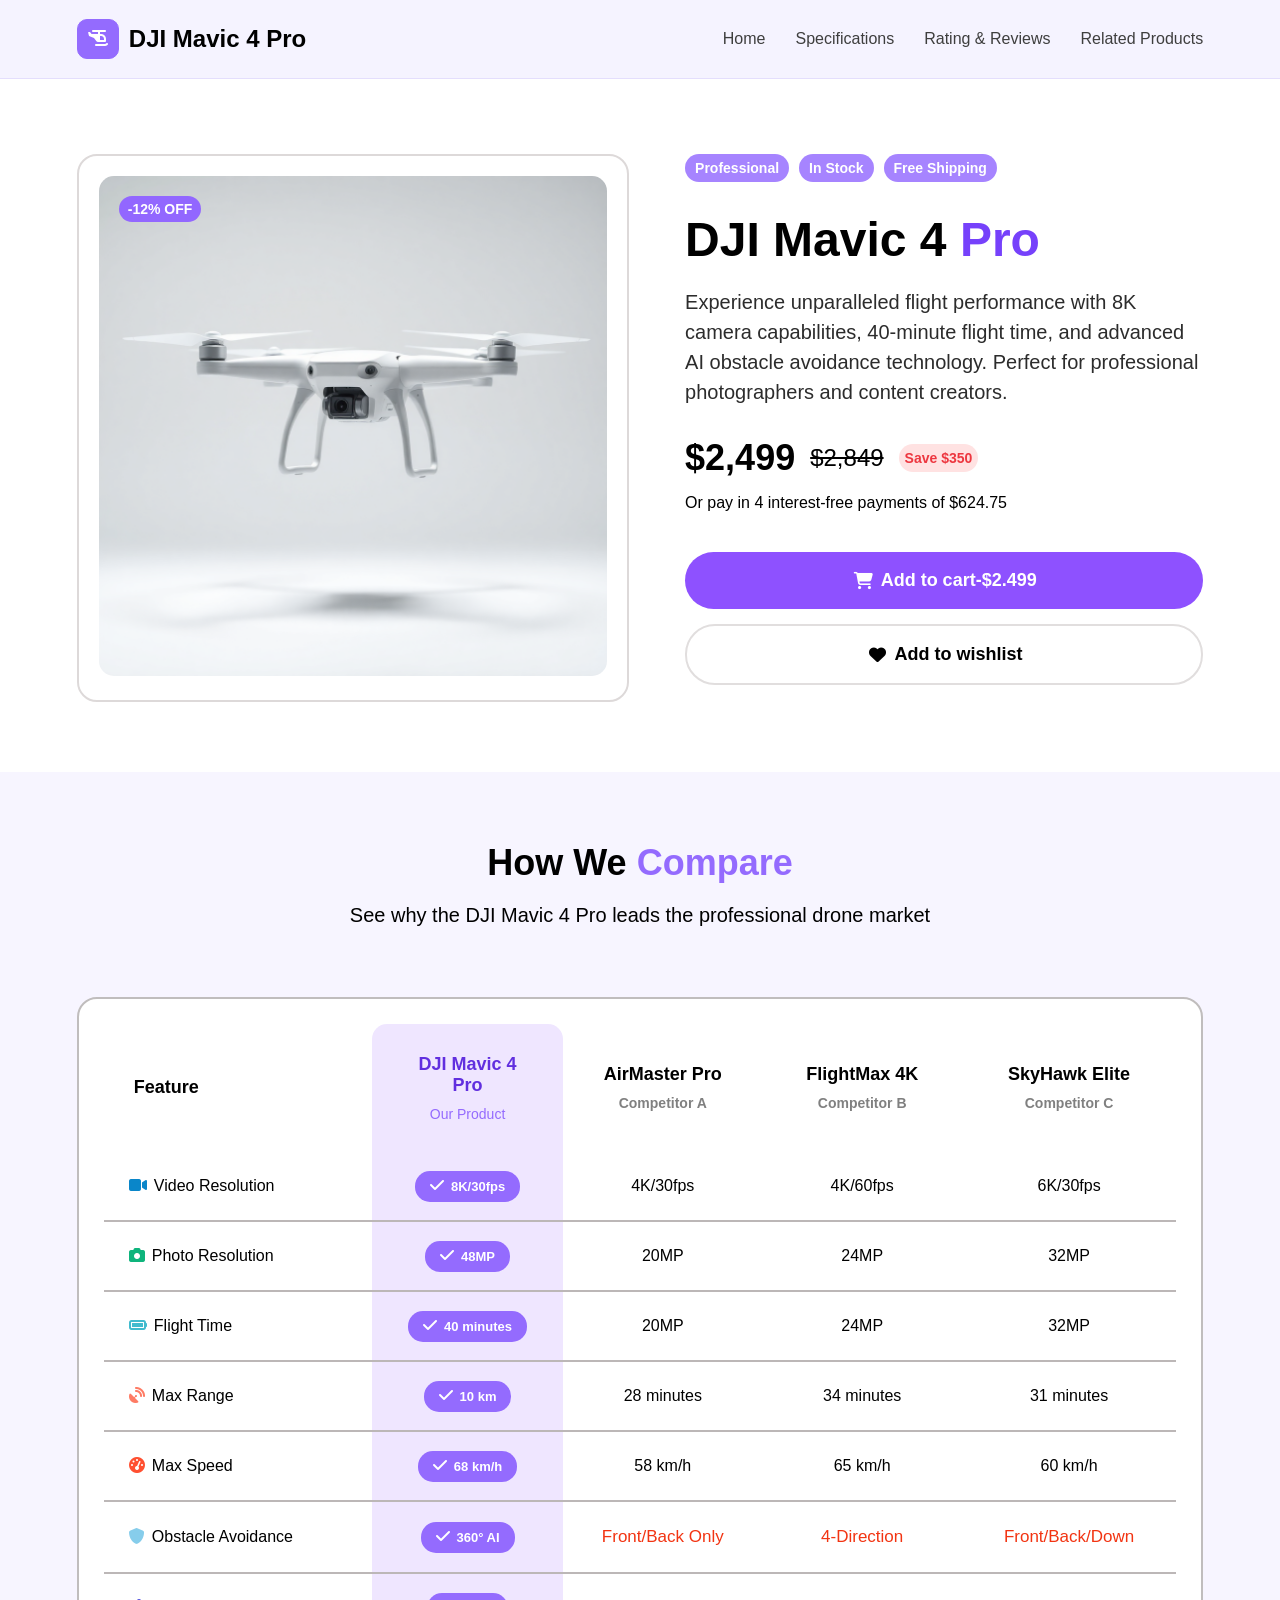
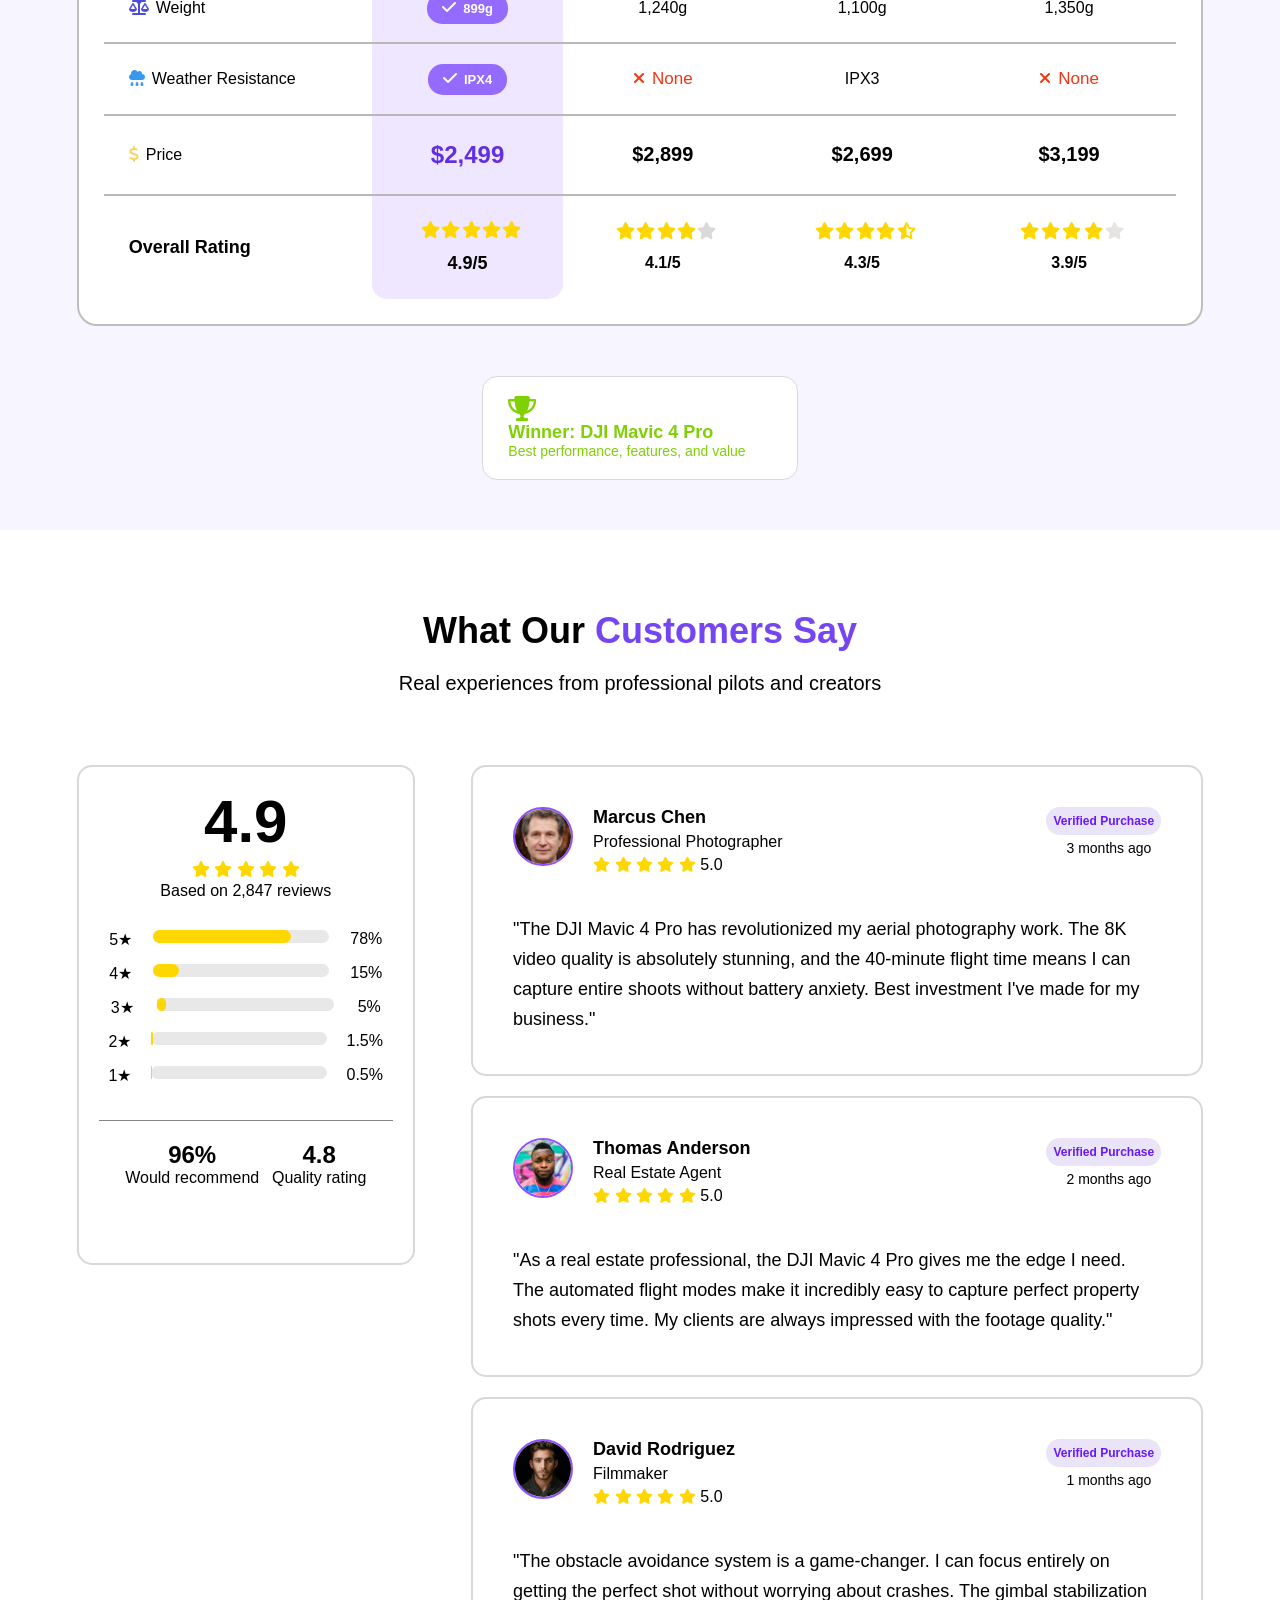
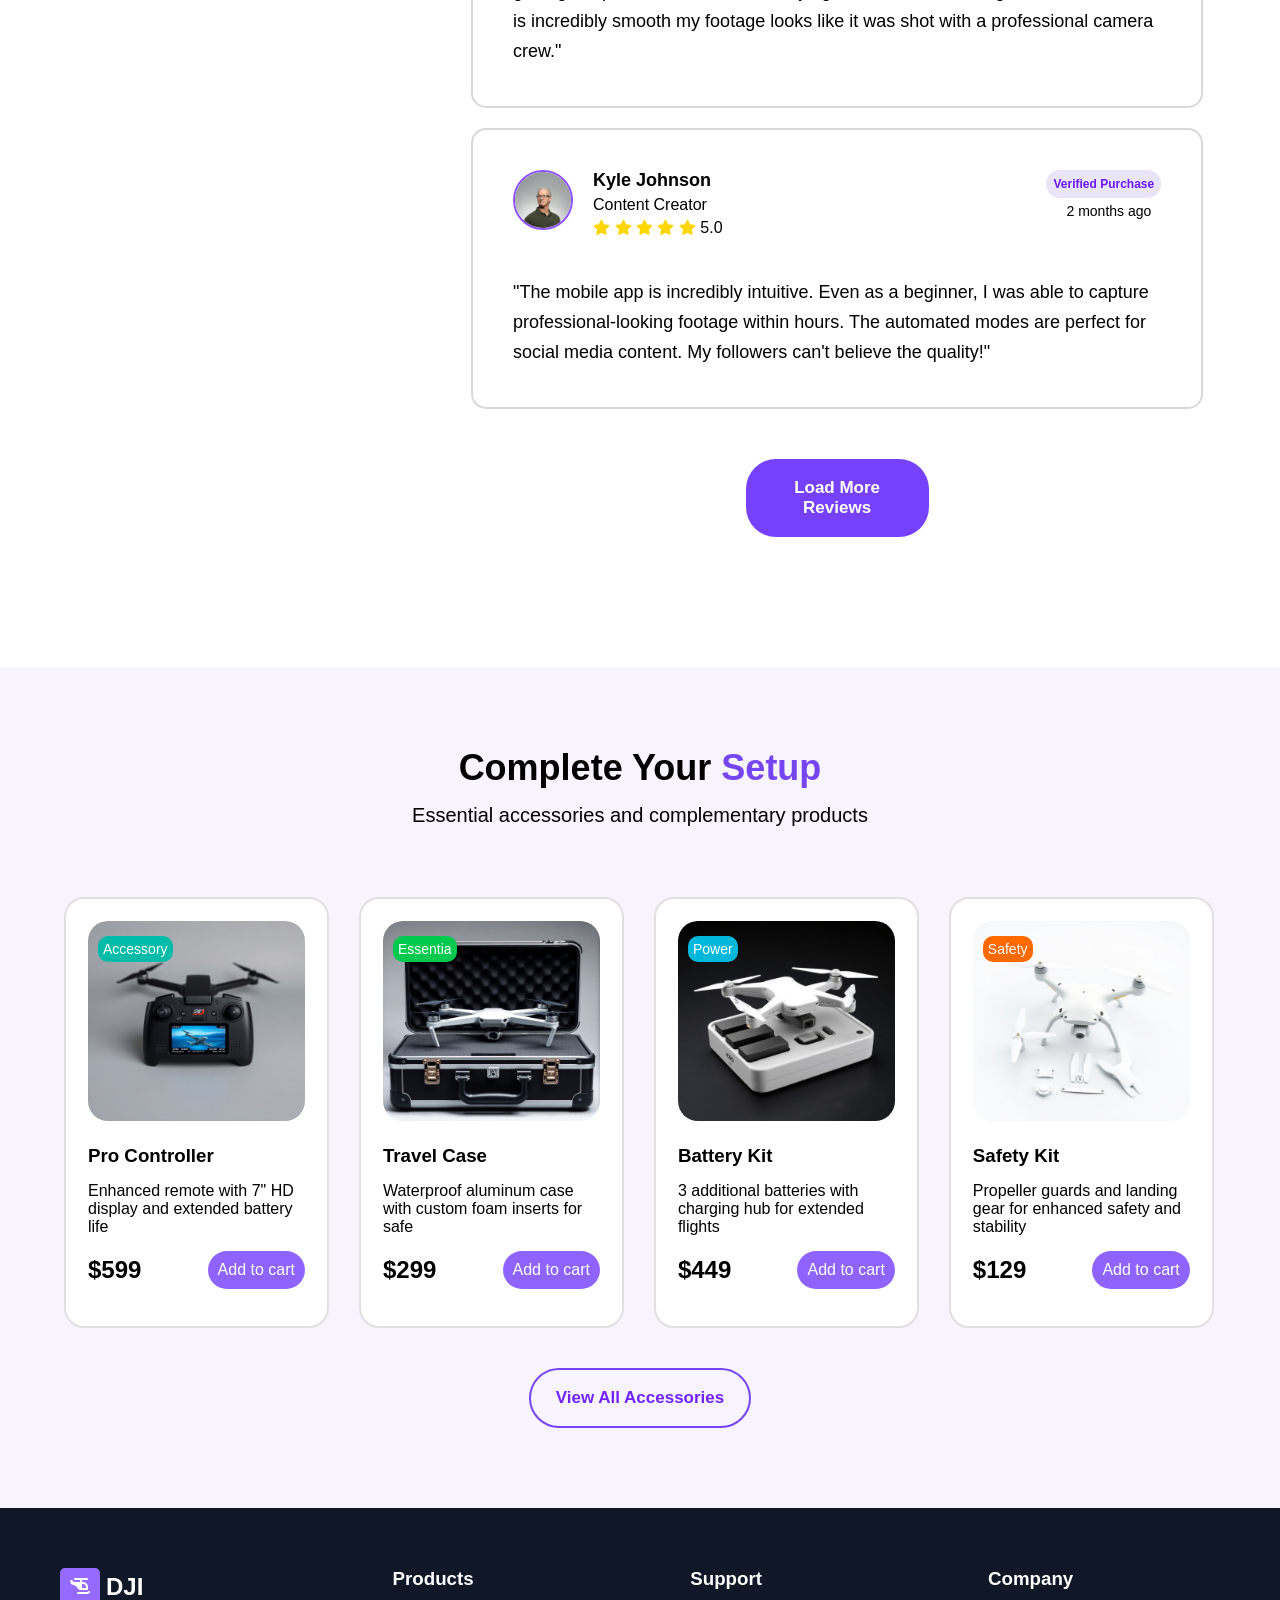
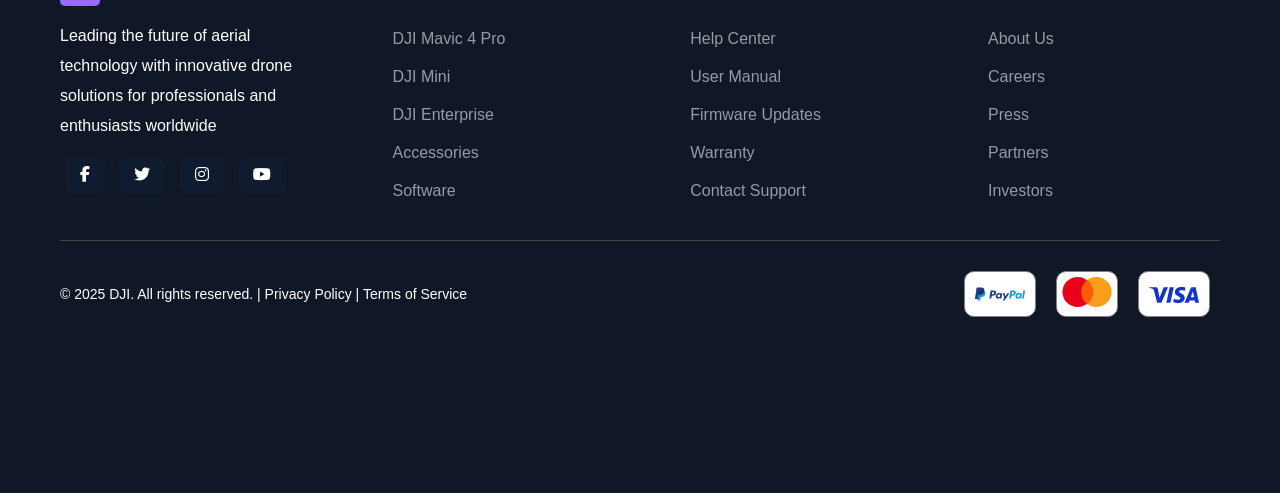
==== commit f0545e3c: "Add files via upload" ====
--- a/index.html
+++ b/index.html
@@ -32,7 +32,7 @@
         <div class="container d-flex gap-row  justify-content-between ">
             <div class="card w-48">
                 <div class="card-image2">
-                <img src="images/hero-img-CYauTLx2.png" alt="">
+                <img src="hero-img-CYauTLx2.png" alt="">
                 <div class="card-off">-12% OFF</div>
                 </div>
                 
@@ -301,7 +301,7 @@
     <div class="content-3-card w-60 " >
             <div class="border-3  pading-2 margin-bottom-20 d-flex justify-content-between">
                 <div class=" d-flex  pading-2">
-                    <div class="images-1"><img src="images/avatar-1-DZTe_nEx.png" alt=""></div>
+                    <div class="images-1"><img src="avatar-1-DZTe_nEx.png" alt=""></div>
                     <div class="margin-left">
                     <h4>Marcus Chen</h4>
                     <p>Professional Photographer</p>
@@ -324,7 +324,7 @@
             </div>
            <div class="border-3  pading-2 margin-bottom-20 d-flex justify-content-between">
                 <div class=" d-flex  pading-2">
-                    <div class="images-1"><img src="images/avatar-2-DvihTPKl.jpg" alt=""></div>
+                    <div class="images-1"><img src="avatar-2-DvihTPKl.jpg" alt=""></div>
                     <div class="margin-left">
                     <h4>Thomas Anderson</h4>
                     <p>Real Estate Agent</p>
@@ -347,7 +347,7 @@
             </div>
                 <div class="border-3  pading-2 margin-bottom-20 d-flex justify-content-between">
                 <div class=" d-flex  pading-2">
-                    <div class="images-1"><img src="images/avatar-3-CwUcGkzI.jpg" alt=""></div>
+                    <div class="images-1"><img src="avatar-3-CwUcGkzI.jpg" alt=""></div>
                     <div class="margin-left">
                     <h4>David Rodriguez</h4>
                     <p>Filmmaker</p>
@@ -370,7 +370,7 @@
             </div>
                 <div class="border-3  pading-2 margin-bottom-20 d-flex justify-content-between">
                 <div class=" d-flex  pading-2">
-                    <div class="images-1"><img src="images/avatar-1-DZTe_nEx.png" alt=""></div>
+                    <div class="images-1"><img src="avatar-4-CDQD_dyw.jpg" alt=""></div>
                     <div class="margin-left">
                     <h4>Kyle Johnson</h4>
                     <p>Content Creator</p>
@@ -409,7 +409,7 @@
             </div>
             <div class="d-flex gap-3  margin-top-7 margin-bottom-4">
                 <div class="content-4-card-1  ">
-                    <div class="image-4"><img src="images/related-products-1-D4JR6uDa.png" alt="">
+                    <div class="image-4"><img src="related-products-1-D4JR6uDa.png" alt="">
                     <div class="style-div-1">Accessory</div></div>
                     <h3 class="margin-bottom-15">Pro Controller</h3>
                     <p class="margin-bottom-15">Enhanced remote with 7" HD display and extended battery life</p>
@@ -419,7 +419,7 @@
                     </div>
                 </div>
                         <div class="content-4-card-1  ">
-                    <div class="image-4"><img src="images/related-products-2-OSxMogX9.png" alt="">
+                    <div class="image-4"><img src="related-products-2-OSxMogX9.png" alt="">
                     <div class="style-div-2">Essentia</div></div>
                     <h3 class="margin-bottom-15">Travel Case</h3>
                     <p class="margin-bottom-15">Waterproof aluminum case with custom foam inserts for safe</p>
@@ -429,7 +429,7 @@
                     </div>
                 </div>
                         <div class="content-4-card-1  ">
-                    <div class="image-4"><img src="images/related-products-3-DDld9RDW.png" alt="">
+                    <div class="image-4"><img src="related-products-3-DDld9RDW.png" alt="">
                     <div class="style-div-3">Power</div></div>
                     <h3 class="margin-bottom-15">Battery Kit</h3>
                     <p class="margin-bottom-15">3 additional batteries with charging hub for extended flights</p>
@@ -439,7 +439,7 @@
                     </div>
                 </div>
                         <div class="content-4-card-1  ">
-                    <div class="image-4"><img src="images/related-products-4-bI1kHqI6.png" alt="">
+                    <div class="image-4"><img src="related-products-4-bI1kHqI6.png" alt="">
                     <div class="style-div-4">Safety</div></div>
                     <h3 class="margin-bottom-15">Safety Kit</h3>
                     <p class="margin-bottom-15">Propeller guards and landing gear for enhanced safety and stability</p>
@@ -507,9 +507,9 @@
      <div class="border-footer d-flex justify-content-between align-item-center ">
         <p>© 2025 DJI. All rights reserved. | Privacy Policy | Terms of Service</p>
         <div class="footer-img d-flex justify-content-between">
-            <div><img src="images/download.svg" alt=""></div>
-            <div class="img-1"><img src="images/download (2).svg" alt=""></div>
-            <div><img src="images/download (3).svg" alt=""></div>
+            <div><img src="download.svg" alt=""></div>
+            <div class="img-1"><img src="download (2).svg" alt=""></div>
+            <div><img src="download (3).svg" alt=""></div>
         </div>
      </div>
    
